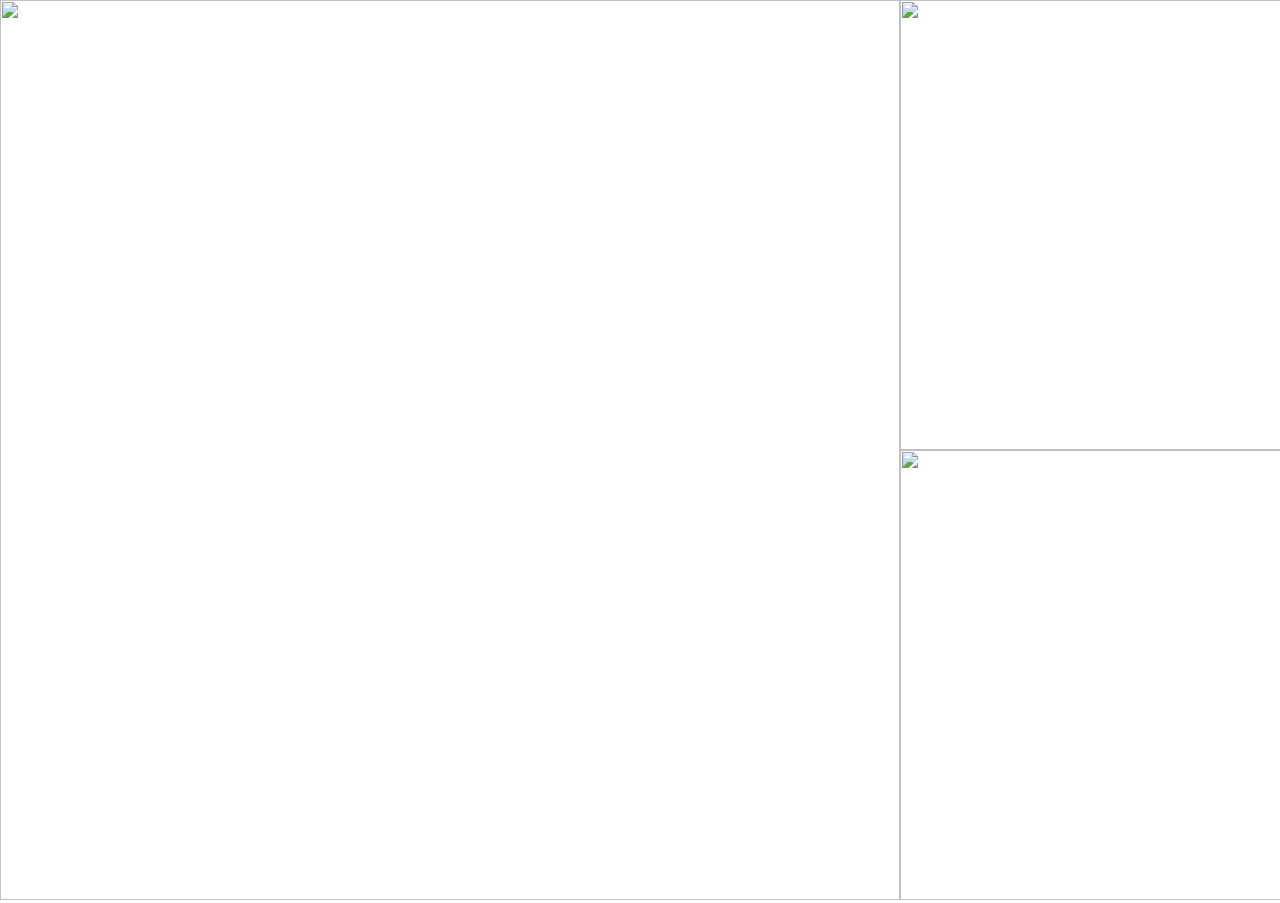
==== 1.html @ 49525521 "не получилось с галереей" ====
<!DOCTYPE html>
<html>
  <head>
    <meta charset="utf-8">
    <title>mishka.travel</title>

    <link rel="stylesheet" href="stylesheet/css.css">
    <link rel="icon" type="image/x-icon" href="images/favicon.ico"/>
    <link rel="icon" type="image/png" href="images/favicon.png"/>

    <script src="js/jquery-3.1.1.js" charset="utf-8"></script>
    <script src="js/script.js" charset="utf-8"></script>
  </head>
  <body>
    <section class="gallery">
      <nav class="galleryNav">
        <div class="disabled" id="prev"></div>
        <div id="next"></div>
      </nav>

      <section class="galleryRail">
        <section class="left">
          <figure><img src="images/child1.jpg"></figure>
        </section>
        <section class="right">
          <figure><a href="images/child2.jpg"><img src="images/child2.jpg"></a></figure>
          <figure><a href="images/child3.jpg"><img src="images/child3.jpg"></a></figure>
        </section>
        <section class="left">
          <figure><img src="images/mount1.jpg"></figure>
        </section>
        <section class="right">
          <figure><a href="images/mount2.jpg"><img src="images/mount2.jpg"></a></figure>
          <figure><a href="images/mount3.jpg"><img src="images/mount3.jpg"></a></figure>
        </section>
        <section class="left">
          <figure><img src="images/1.jpg"></figure>
        </section>
        <section class="right">
          <figure><a href="images/2.jpg"><img src="images/2.jpg"></a></figure>
          <figure><a href="images/3.jpg"><img src="images/3.jpg"></a></figure>
        </section>
        <section class="left">
          <figure><img src="images/river1.jpg"></figure>
        </section>
        <section class="right">
          <figure><a href="images/river2.jpg"><img src="images/river2.jpg"></a></figure>
          <figure><a href="images/river3.jpg"><img src="images/river3.jpg"></a></figure>
        </section>
      </section>
    </section>
  </body>
</html>
---- stylesheet/css.css ----
@import "rail.css";
@import "reset.css";
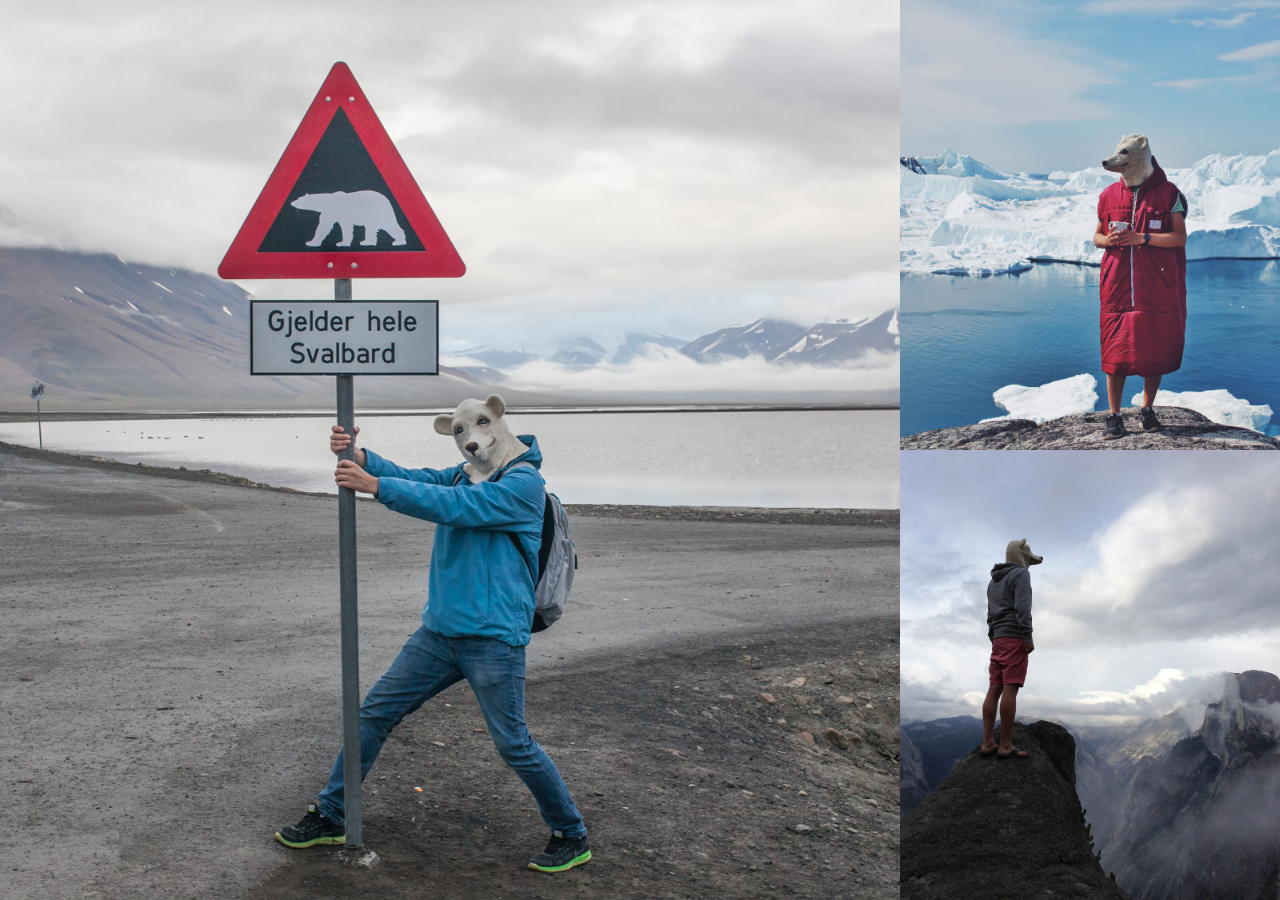
==== commit 9bd58dec: "почистила" ====
--- a/1.html
+++ b/1.html
@@ -9,43 +9,51 @@
     <link rel="icon" type="image/png" href="images/favicon.png"/>
 
     <script src="js/jquery-3.1.1.js" charset="utf-8"></script>
-    <script src="js/script.js" charset="utf-8"></script>
   </head>
   <body>
     <section class="gallery">
-      <nav class="galleryNav">
-        <div class="disabled" id="prev"></div>
-        <div id="next"></div>
-      </nav>
-
       <section class="galleryRail">
+        <section class="left">
+          <figure><img src="images/mishka1.jpg"></figure>
+        </section>
+        <section class="right">
+          <figure><a href="images/mishka2.jpg" target="_blank"><img src="images/mishka2.jpg"></a></figure>
+          <figure><a href="images/mishka3.jpg" target="_blank"><img src="images/mishka3.jpg"></a></figure>
+        </section>
         <section class="left">
           <figure><img src="images/child1.jpg"></figure>
         </section>
         <section class="right">
-          <figure><a href="images/child2.jpg"><img src="images/child2.jpg"></a></figure>
-          <figure><a href="images/child3.jpg"><img src="images/child3.jpg"></a></figure>
+          <figure><a href="images/child2.jpg" target="_blank"><img src="images/child2.jpg"></a></figure>
+          <figure><a href="images/child3.jpg" target="_blank"><img src="images/child3.jpg"></a></figure>
         </section>
         <section class="left">
           <figure><img src="images/mount1.jpg"></figure>
         </section>
         <section class="right">
-          <figure><a href="images/mount2.jpg"><img src="images/mount2.jpg"></a></figure>
-          <figure><a href="images/mount3.jpg"><img src="images/mount3.jpg"></a></figure>
+          <figure><a href="images/mount2.jpg" target="_blank"><img src="images/mount2.jpg"></a></figure>
+          <figure><a href="images/mount3.jpg" target="_blank"><img src="images/mount3.jpg"></a></figure>
         </section>
         <section class="left">
           <figure><img src="images/1.jpg"></figure>
         </section>
         <section class="right">
-          <figure><a href="images/2.jpg"><img src="images/2.jpg"></a></figure>
-          <figure><a href="images/3.jpg"><img src="images/3.jpg"></a></figure>
+          <figure><a href="images/2.jpg" target="_blank"><img src="images/2.jpg"></a></figure>
+          <figure><a href="images/3.jpg" target="_blank"><img src="images/3.jpg"></a></figure>
         </section>
         <section class="left">
           <figure><img src="images/river1.jpg"></figure>
         </section>
         <section class="right">
-          <figure><a href="images/river2.jpg"><img src="images/river2.jpg"></a></figure>
-          <figure><a href="images/river3.jpg"><img src="images/river3.jpg"></a></figure>
+          <figure><a href="images/river2.jpg" target="_blank"><img src="images/river2.jpg"></a></figure>
+          <figure><a href="images/river3.jpg" target="_blank"><img src="images/river3.jpg"></a></figure>
+        </section>
+        <section class="left">
+          <figure><img src="images/sea1.jpg"></figure>
+        </section>
+        <section class="right">
+          <figure><a href="images/sea2.jpg" target="_blank"><img src="images/sea2.jpg"></a></figure>
+          <figure><a href="images/sea3.jpg" target="_blank"><img src="images/sea3.jpg"></a></figure>
         </section>
       </section>
     </section>
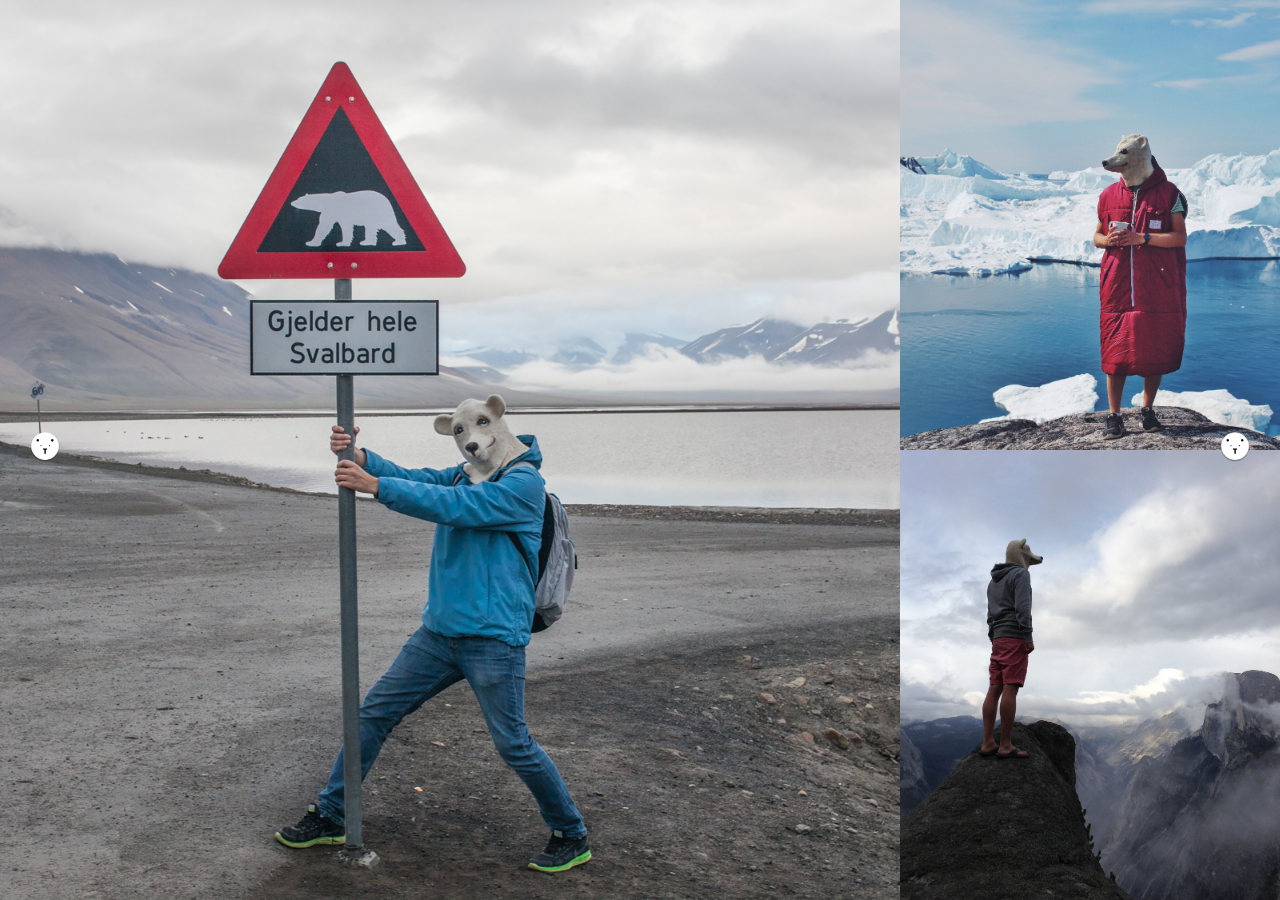
==== commit 374d29e9: "done" ====
--- a/1.html
+++ b/1.html
@@ -11,6 +11,12 @@
     <script src="js/jquery-3.1.1.js" charset="utf-8"></script>
   </head>
   <body>
+    <nav class="button">
+      <div>
+        <img class="btn1" src="images/button.png">
+        <img class="btn2" src="images/button.png">
+      </div>
+    </nav>
     <section class="gallery">
       <section class="galleryRail">
         <section class="left">
